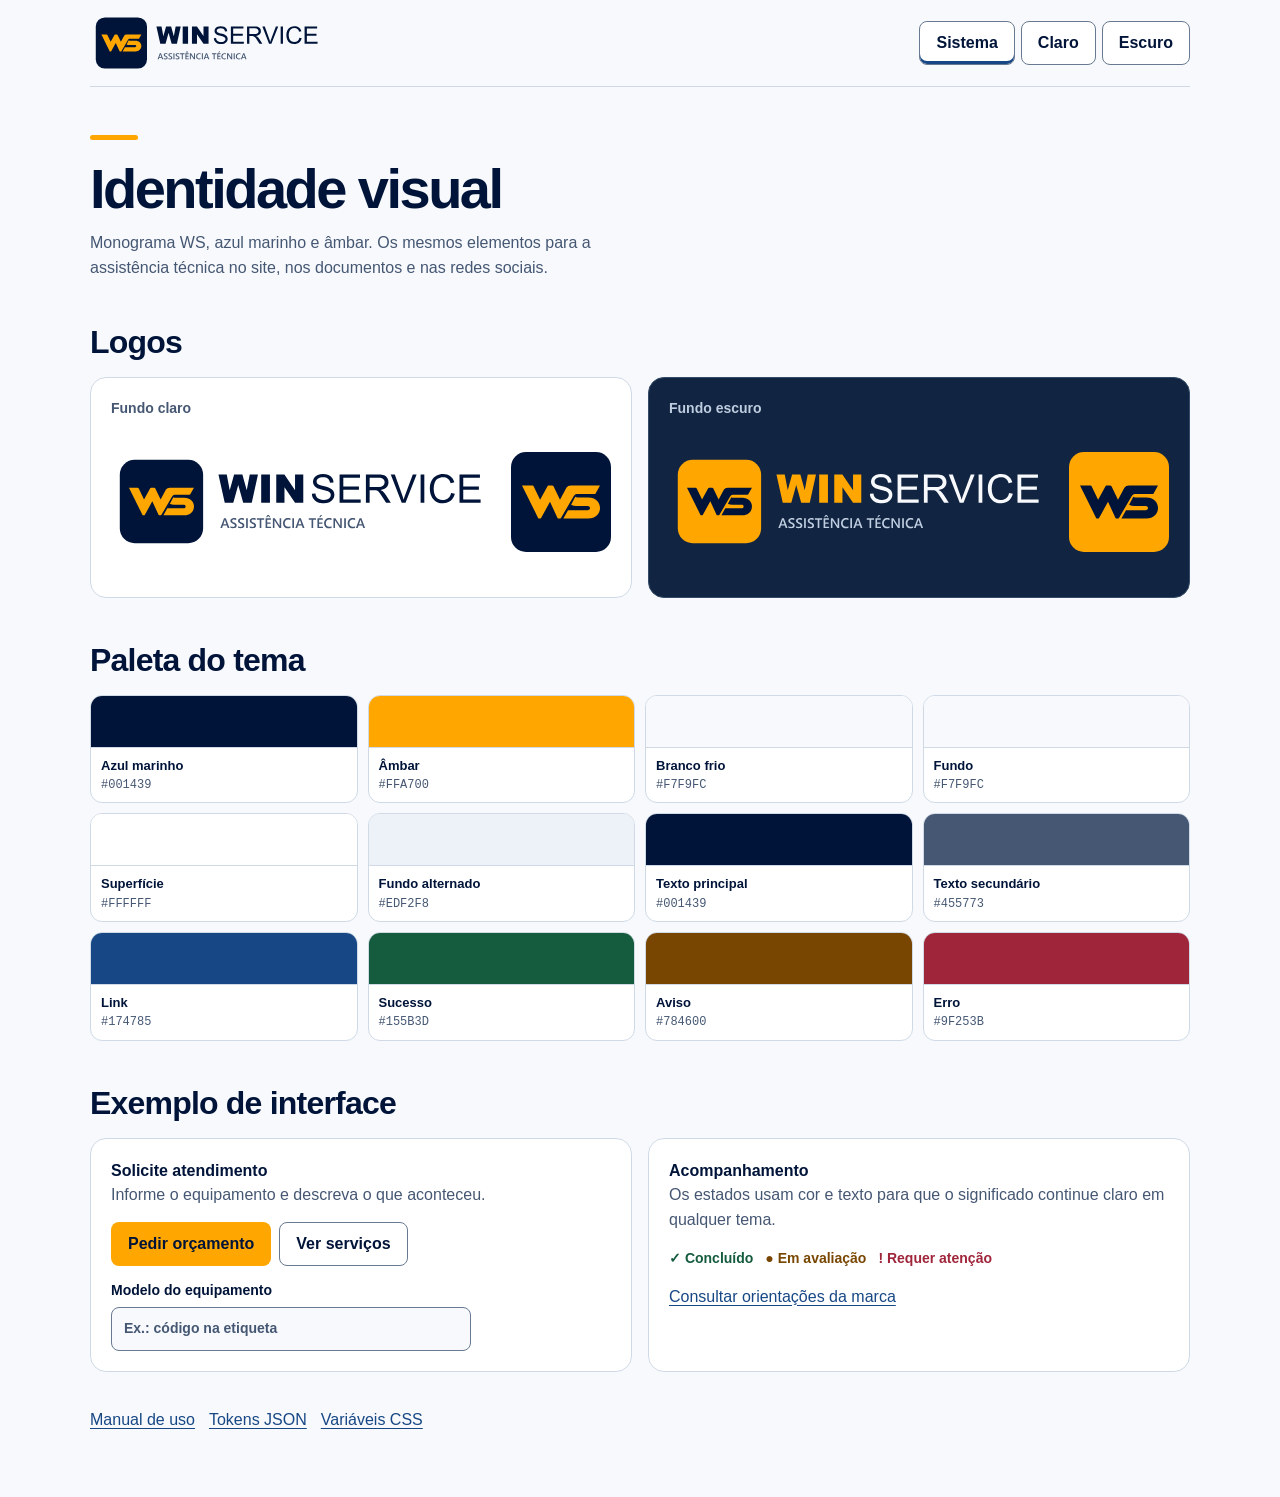
==== 03_MARKETING/IDENTIDADE_VISUAL/guia-visual.html @ dacd9034 "feat(marketing): registra sistema de identidade visual Winservice" ====
<!doctype html>
<html lang="pt-BR">
<head>
  <meta charset="utf-8">
  <meta name="viewport" content="width=device-width, initial-scale=1">
  <title>Identidade visual · Winservice</title>
  <link rel="stylesheet" href="winservice.css">
  <style>
    * { box-sizing: border-box; }
    body { margin: 0; background: var(--ws-canvas); color: var(--ws-text); font: var(--ws-body-size)/var(--ws-body-line) var(--ws-font); }
    .wrap { width: min(1100px, calc(100% - 36px)); margin: auto; }
    .bar { display:flex; flex-wrap:wrap; gap:16px; align-items:center; justify-content:space-between; min-height:84px; padding-block:12px; border-bottom:1px solid var(--ws-border); }
    .bar img { display:block; width:238px; max-width:100%; }
    .choices { display:flex; flex-wrap:wrap; gap:6px; }
    .choices button { min-height:44px; }
    [aria-pressed="true"] { box-shadow:inset 0 -3px var(--ws-focus); }
    main { padding-block:48px 64px; }
    h1,h2,h3,p { margin:0; }
    h1 { max-width:720px; font-size:var(--ws-display-size); line-height:1.05; letter-spacing:-.045em; }
    h2 { margin:0 0 16px; font-size:var(--ws-heading-size); line-height:1.15; letter-spacing:-.025em; }
    h3 { font-size:16px; }
    p { color:var(--ws-text-muted); }
    .lede { margin-top:12px; max-width:60ch; }
    .rule { width:48px; height:5px; border-radius:4px; background:var(--ws-amber); margin-bottom:20px; }
    section { margin-top:44px; }
    .grid { display:grid; grid-template-columns:1fr 1fr; gap:16px; }
    .card { border:1px solid var(--ws-border); border-radius:var(--ws-radius-card); background:var(--ws-surface); color:var(--ws-text); padding:20px; }
    .logo-grid { display:grid; grid-template-columns:minmax(0,1fr) clamp(48px,12vw,100px); align-items:center; gap:14px; min-height:150px; }
    .logo-grid img { display:block; width:100%; height:auto; }
    .label { margin-bottom:7px; font-size:14px; font-weight:700; color:var(--ws-text-muted); }
    .swatch-grid { display:grid; grid-template-columns:repeat(4,minmax(0,1fr)); gap:10px; }
    .swatch { min-width:0; background:var(--ws-surface); border:1px solid var(--ws-border); border-radius:12px; overflow:hidden; }
    .swatch span { display:block; height:52px; background:var(--sample); border-bottom:1px solid var(--ws-border); }
    .swatch strong,.swatch code { display:block; margin-inline:10px; }
    .swatch strong { margin-top:8px; font-size:13px; }
    .swatch code { margin-bottom:8px; color:var(--ws-text-muted); font-size:12px; }
    .actions { display:flex; gap:8px; flex-wrap:wrap; margin-block:14px; }
    .field { display:grid; gap:5px; max-width:360px; font-size:14px; font-weight:700; }
    .field input { min-height:44px; padding:8px 12px; border:1px solid var(--ws-control-border); border-radius:8px; color:var(--ws-text); background:var(--ws-canvas); font:inherit; }
    .field input::placeholder { color:var(--ws-text-muted); }
    .states { display:flex; gap:12px; flex-wrap:wrap; margin-block:15px; font-size:14px; font-weight:700; }
    a { color:var(--ws-link); text-underline-offset:3px; }
    footer { margin-top:36px; display:flex; gap:14px; flex-wrap:wrap; }
    @media (max-width:700px) { .grid { grid-template-columns:1fr; } .swatch-grid { grid-template-columns:repeat(2,minmax(0,1fr)); } main { padding-top:32px; } }
  </style>
</head>
<body>
  <header class="wrap bar">
    <img id="header-logo" src="logos/logo-horizontal-claro.svg" alt="Winservice, Assistência Técnica" width="238" height="62">
    <div class="choices" role="group" aria-label="Tema da prévia">
      <button class="ws-button ws-button--secondary ws-focus" type="button" data-choice="system" aria-pressed="true">Sistema</button>
      <button class="ws-button ws-button--secondary ws-focus" type="button" data-choice="light" aria-pressed="false">Claro</button>
      <button class="ws-button ws-button--secondary ws-focus" type="button" data-choice="dark" aria-pressed="false">Escuro</button>
    </div>
  </header>
  <main class="wrap">
    <div class="rule" aria-hidden="true"></div>
    <h1>Identidade visual</h1>
    <p class="lede">Monograma WS, azul marinho e âmbar. Os mesmos elementos para a assistência técnica no site, nos documentos e nas redes sociais.</p>

    <section aria-labelledby="logos-title">
      <h2 id="logos-title">Logos</h2>
      <div class="grid">
        <article class="card" data-theme="light">
          <h3 class="label">Fundo claro</h3>
          <div class="logo-grid">
            <img src="logos/logo-horizontal-claro.svg" alt="Assinatura Winservice para fundo claro" width="880" height="230">
            <img src="logos/logo-quadrado-claro.svg" alt="WS âmbar sobre azul marinho" width="1000" height="1000">
          </div>
        </article>
        <article class="card" data-theme="dark">
          <h3 class="label">Fundo escuro</h3>
          <div class="logo-grid">
            <img src="logos/logo-horizontal-escuro.svg" alt="Assinatura Winservice para fundo escuro" width="880" height="230">
            <img src="logos/logo-quadrado-escuro.svg" alt="WS azul marinho sobre âmbar" width="1000" height="1000">
          </div>
        </article>
      </div>
    </section>
    <section aria-labelledby="palette-title">
      <h2 id="palette-title">Paleta do tema</h2>
      <div id="swatches" class="swatch-grid"></div>
    </section>
    <section aria-labelledby="ui-title">
      <h2 id="ui-title">Exemplo de interface</h2>
      <div class="grid">
        <article class="card">
          <h3>Solicite atendimento</h3>
          <p>Informe o equipamento e descreva o que aconteceu.</p>
          <div class="actions">
            <button class="ws-button ws-focus" type="button">Pedir orçamento</button>
            <button class="ws-button ws-button--secondary ws-focus" type="button">Ver serviços</button>
          </div>
          <label class="field">Modelo do equipamento <input class="ws-focus" placeholder="Ex.: código na etiqueta"></label>
        </article>
        <article class="card">
          <h3>Acompanhamento</h3>
          <p>Os estados usam cor e texto para que o significado continue claro em qualquer tema.</p>
          <div class="states"><span style="color:var(--ws-success)">✓ Concluído</span><span style="color:var(--ws-warning)">● Em avaliação</span><span style="color:var(--ws-error)">! Requer atenção</span></div>
          <a class="ws-focus" href="README.md">Consultar orientações da marca</a>
        </article>
      </div>
    </section>
    <footer>
      <a class="ws-focus" href="README.md">Manual de uso</a>
      <a class="ws-focus" href="tokens.json">Tokens JSON</a>
      <a class="ws-focus" href="winservice.css">Variáveis CSS</a>
    </footer>
  </main>
  <script>
    const root = document.documentElement;
    const scheme = matchMedia('(prefers-color-scheme: dark)');
    const choices = document.querySelectorAll('[data-choice]');
    const palette = document.querySelector('#swatches');
    const colors = [
      ['Azul marinho', 'navy'], ['Âmbar', 'amber'], ['Branco frio', 'paper'],
      ['Fundo', 'canvas'], ['Superfície', 'surface'], ['Fundo alternado', 'surface-alt'],
      ['Texto principal', 'text'], ['Texto secundário', 'text-muted'],
      ['Link', 'link'], ['Sucesso', 'success'], ['Aviso', 'warning'], ['Erro', 'error']
    ];
    let choice = 'system';
    try { choice = localStorage.getItem('winservice-theme') || choice; } catch {}
    if (!['system', 'light', 'dark'].includes(choice)) choice = 'system';

    function renderTheme() {
      if (choice === 'system') delete root.dataset.theme;
      else root.dataset.theme = choice;
      const isDark = choice === 'dark' || (choice === 'system' && scheme.matches);
      const logo = document.querySelector('#header-logo');
      logo.src = 'logos/logo-horizontal-' + (isDark ? 'escuro' : 'claro') + '.svg';
      choices.forEach(button => button.setAttribute('aria-pressed', button.dataset.choice === choice));
      const styles = getComputedStyle(root);
      palette.replaceChildren(...colors.map(([label, name]) => {
        const value = styles.getPropertyValue('--ws-' + name).trim();
        const card = document.createElement('div');
        const sample = document.createElement('span');
        const title = document.createElement('strong');
        const code = document.createElement('code');
        card.className = 'swatch';
        sample.style.setProperty('--sample', value);
        sample.setAttribute('aria-hidden', 'true');
        title.textContent = label;
        code.textContent = value;
        card.append(sample, title, code);
        return card;
      }));
    }
    choices.forEach(button => button.addEventListener('click', () => {
      choice = button.dataset.choice;
      try { localStorage.setItem('winservice-theme', choice); } catch {}
      renderTheme();
    }));
    scheme.addEventListener('change', renderTheme);
    renderTheme();
  </script>
</body>
</html>
---- 03_MARKETING/IDENTIDADE_VISUAL/winservice.css ----
/* Winservice v1.0 — propriedades compartilhadas. */
:root {
  --ws-navy: #001439;
  --ws-amber: #FFA700;
  --ws-paper: #F7F9FC;
  --ws-font: "Inter", "Segoe UI", Arial, sans-serif;
  --ws-space-1: 4px;
  --ws-space-2: 8px;
  --ws-space-3: 12px;
  --ws-space-4: 16px;
  --ws-space-6: 24px;
  --ws-space-8: 32px;
  --ws-space-12: 48px;
  --ws-space-16: 64px;
  --ws-radius-control: 8px;
  --ws-radius-card: 16px;
  --ws-target: 44px;
  --ws-body-size: 1rem;
  --ws-body-line: 1.55;
  --ws-small-size: .875rem;
  --ws-heading-size: clamp(1.5rem, 3vw, 2rem);
  --ws-display-size: clamp(2rem, 5vw, 3.5rem);
}

:root, [data-theme="light"] {
  color-scheme: light;
  --ws-canvas: #F7F9FC;
  --ws-surface: #FFFFFF;
  --ws-surface-alt: #EDF2F8;
  --ws-text: #001439;
  --ws-text-muted: #455773;
  --ws-border: #D0DAE7;
  --ws-control-border: #687A92;
  --ws-action: #FFA700;
  --ws-action-hover: #F29400;
  --ws-on-action: #001439;
  --ws-link: #174785;
  --ws-focus: #174785;
  --ws-success: #155B3D;
  --ws-warning: #784600;
  --ws-error: #9F253B;
}

@media (prefers-color-scheme: dark) {
  :root:not([data-theme]) {
    color-scheme: dark;
    --ws-canvas: #09172C;
    --ws-surface: #112441;
    --ws-surface-alt: #19334F;
    --ws-text: #F7F9FC;
    --ws-text-muted: #BECDDF;
    --ws-border: #344C67;
    --ws-control-border: #8199B4;
    --ws-action: #FFA700;
    --ws-action-hover: #FFC04D;
    --ws-on-action: #001439;
    --ws-link: #9CCAFF;
    --ws-focus: #FFC04D;
    --ws-success: #83E0B4;
    --ws-warning: #FFD085;
    --ws-error: #FFAAB5;
  }
}

[data-theme="dark"] {
  color-scheme: dark;
  --ws-canvas: #09172C;
  --ws-surface: #112441;
  --ws-surface-alt: #19334F;
  --ws-text: #F7F9FC;
  --ws-text-muted: #BECDDF;
  --ws-border: #344C67;
  --ws-control-border: #8199B4;
  --ws-action: #FFA700;
  --ws-action-hover: #FFC04D;
  --ws-on-action: #001439;
  --ws-link: #9CCAFF;
  --ws-focus: #FFC04D;
  --ws-success: #83E0B4;
  --ws-warning: #FFD085;
  --ws-error: #FFAAB5;
}

.ws-button {
  display: inline-flex;
  align-items: center;
  justify-content: center;
  gap: var(--ws-space-2);
  min-block-size: var(--ws-target);
  padding: var(--ws-space-2) var(--ws-space-4);
  border: 1px solid transparent;
  border-radius: var(--ws-radius-control);
  background: var(--ws-action);
  color: var(--ws-on-action);
  font: 700 var(--ws-body-size)/1.3 var(--ws-font);
  text-decoration: none;
  cursor: pointer;
}

.ws-button:hover { background: var(--ws-action-hover); }
.ws-button--secondary {
  background: var(--ws-surface);
  border-color: var(--ws-control-border);
  color: var(--ws-text);
}
.ws-button--secondary:hover { background: var(--ws-surface-alt); }

.ws-button:disabled {
  background: var(--ws-surface-alt);
  border-color: var(--ws-border);
  color: var(--ws-text-muted);
  cursor: not-allowed;
}
.ws-focus:focus-visible {
  outline: 2px solid var(--ws-focus);
  outline-offset: 3px;
}
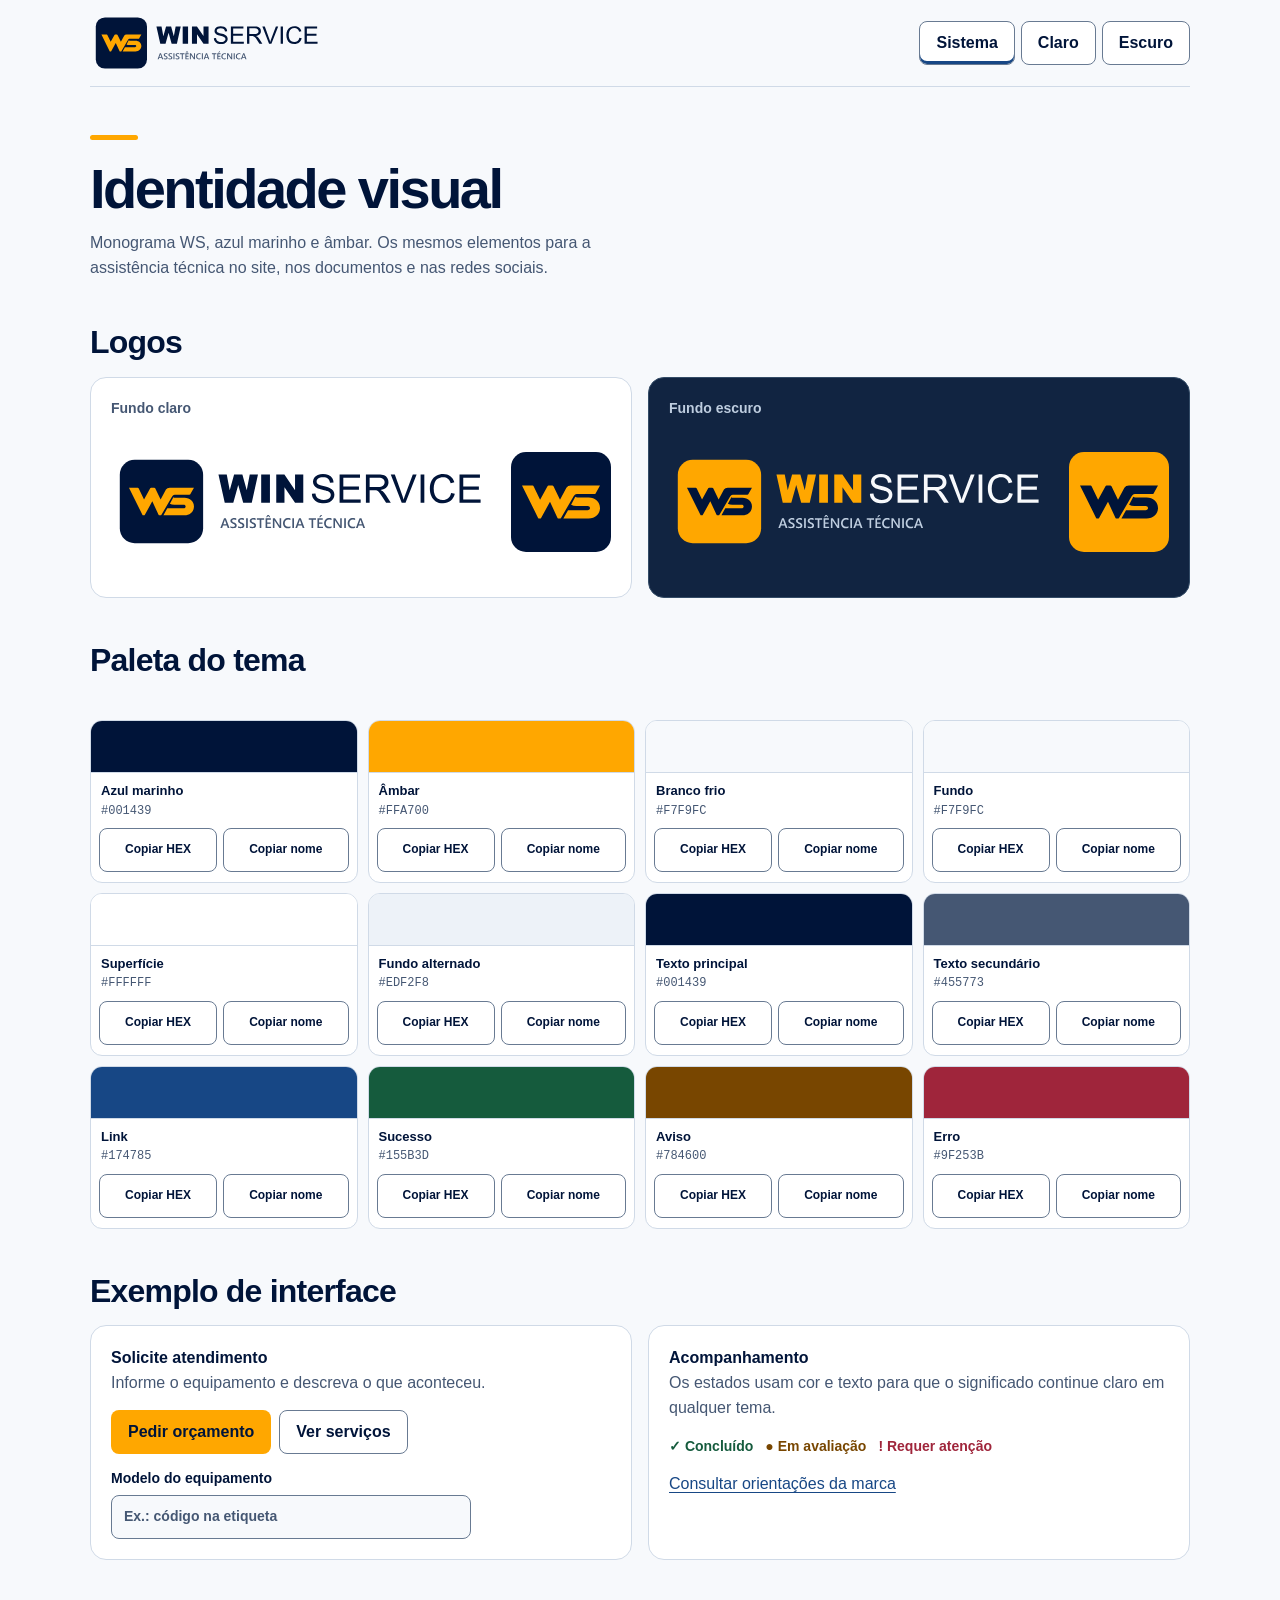
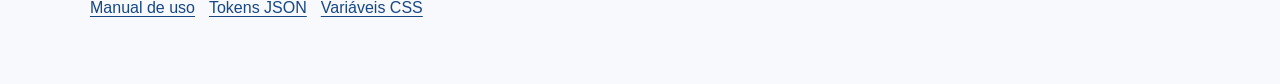
==== commit ab567aaa: "feat(marketing): adiciona cópia de nomes e códigos HEX no guia visual" ====
--- a/03_MARKETING/IDENTIDADE_VISUAL/guia-visual.html
+++ b/03_MARKETING/IDENTIDADE_VISUAL/guia-visual.html
@@ -30,10 +30,13 @@
     .label { margin-bottom:7px; font-size:14px; font-weight:700; color:var(--ws-text-muted); }
     .swatch-grid { display:grid; grid-template-columns:repeat(4,minmax(0,1fr)); gap:10px; }
     .swatch { min-width:0; background:var(--ws-surface); border:1px solid var(--ws-border); border-radius:12px; overflow:hidden; }
-    .swatch span { display:block; height:52px; background:var(--sample); border-bottom:1px solid var(--ws-border); }
+    .swatch-sample { display:block; height:52px; background:var(--sample); border-bottom:1px solid var(--ws-border); }
     .swatch strong,.swatch code { display:block; margin-inline:10px; }
     .swatch strong { margin-top:8px; font-size:13px; }
     .swatch code { margin-bottom:8px; color:var(--ws-text-muted); font-size:12px; }
+    .swatch-actions { display:flex; flex-wrap:wrap; gap:6px; margin:8px 8px 10px; }
+    .swatch-actions .ws-button { flex:1 0 auto; padding:6px 8px; font-size:12px; }
+    .copy-status { min-height:1.55em; margin:-8px 0 12px; font-size:14px; }
     .actions { display:flex; gap:8px; flex-wrap:wrap; margin-block:14px; }
     .field { display:grid; gap:5px; max-width:360px; font-size:14px; font-weight:700; }
     .field input { min-height:44px; padding:8px 12px; border:1px solid var(--ws-control-border); border-radius:8px; color:var(--ws-text); background:var(--ws-canvas); font:inherit; }
@@ -79,6 +82,7 @@
     </section>
     <section aria-labelledby="palette-title">
       <h2 id="palette-title">Paleta do tema</h2>
+      <p id="copy-status" class="copy-status" role="status"></p>
       <div id="swatches" class="swatch-grid"></div>
     </section>
     <section aria-labelledby="ui-title">
@@ -112,6 +116,7 @@
     const scheme = matchMedia('(prefers-color-scheme: dark)');
     const choices = document.querySelectorAll('[data-choice]');
     const palette = document.querySelector('#swatches');
+    const copyStatus = document.querySelector('#copy-status');
     const colors = [
       ['Azul marinho', 'navy'], ['Âmbar', 'amber'], ['Branco frio', 'paper'],
       ['Fundo', 'canvas'], ['Superfície', 'surface'], ['Fundo alternado', 'surface-alt'],
@@ -122,6 +127,53 @@
     try { choice = localStorage.getItem('winservice-theme') || choice; } catch {}
     if (!['system', 'light', 'dark'].includes(choice)) choice = 'system';
 
+    async function copyText(text) {
+      try {
+        await navigator.clipboard.writeText(text);
+        return true;
+      } catch {
+        // A cópia em arquivos HTML abertos localmente pode depender do navegador.
+      }
+
+      const active = document.activeElement;
+      const field = document.createElement('textarea');
+      field.value = text;
+      field.readOnly = true;
+      field.tabIndex = -1;
+      field.style.cssText = 'position:fixed;inset:0 auto auto 0;opacity:0;pointer-events:none';
+      document.body.append(field);
+      try {
+        field.focus({ preventScroll: true });
+        field.select();
+        return document.execCommand('copy');
+      } catch {
+        return false;
+      } finally {
+        field.remove();
+        active?.focus({ preventScroll: true });
+      }
+    }
+
+    function copyButton(caption, label, value, message) {
+      const button = document.createElement('button');
+      button.type = 'button';
+      button.className = 'ws-button ws-button--secondary ws-focus';
+      button.textContent = caption;
+      button.setAttribute('aria-label', caption + ' de ' + label);
+      let resetLabel;
+      button.addEventListener('click', async () => {
+        const copied = await copyText(value);
+        if (!button.isConnected) return;
+        clearTimeout(resetLabel);
+        button.textContent = copied ? 'Copiado!' : caption;
+        copyStatus.textContent = copied ? message : 'A cópia automática falhou. Selecione o texto e copie manualmente.';
+        if (copied) {
+          resetLabel = setTimeout(() => { button.textContent = caption; }, 1800);
+        }
+      });
+      return button;
+    }
+
     function renderTheme() {
       if (choice === 'system') delete root.dataset.theme;
       else root.dataset.theme = choice;
@@ -129,6 +181,7 @@
       const logo = document.querySelector('#header-logo');
       logo.src = 'logos/logo-horizontal-' + (isDark ? 'escuro' : 'claro') + '.svg';
       choices.forEach(button => button.setAttribute('aria-pressed', button.dataset.choice === choice));
+      copyStatus.textContent = '';
       const styles = getComputedStyle(root);
       palette.replaceChildren(...colors.map(([label, name]) => {
         const value = styles.getPropertyValue('--ws-' + name).trim();
@@ -136,12 +189,19 @@
         const sample = document.createElement('span');
         const title = document.createElement('strong');
         const code = document.createElement('code');
+        const actions = document.createElement('div');
         card.className = 'swatch';
+        sample.className = 'swatch-sample';
         sample.style.setProperty('--sample', value);
         sample.setAttribute('aria-hidden', 'true');
         title.textContent = label;
         code.textContent = value;
-        card.append(sample, title, code);
+        actions.className = 'swatch-actions';
+        actions.append(
+          copyButton('Copiar HEX', label, value, 'Código ' + value + ' copiado.'),
+          copyButton('Copiar nome', label, label, 'Nome “' + label + '” copiado.')
+        );
+        card.append(sample, title, code, actions);
         return card;
       }));
     }
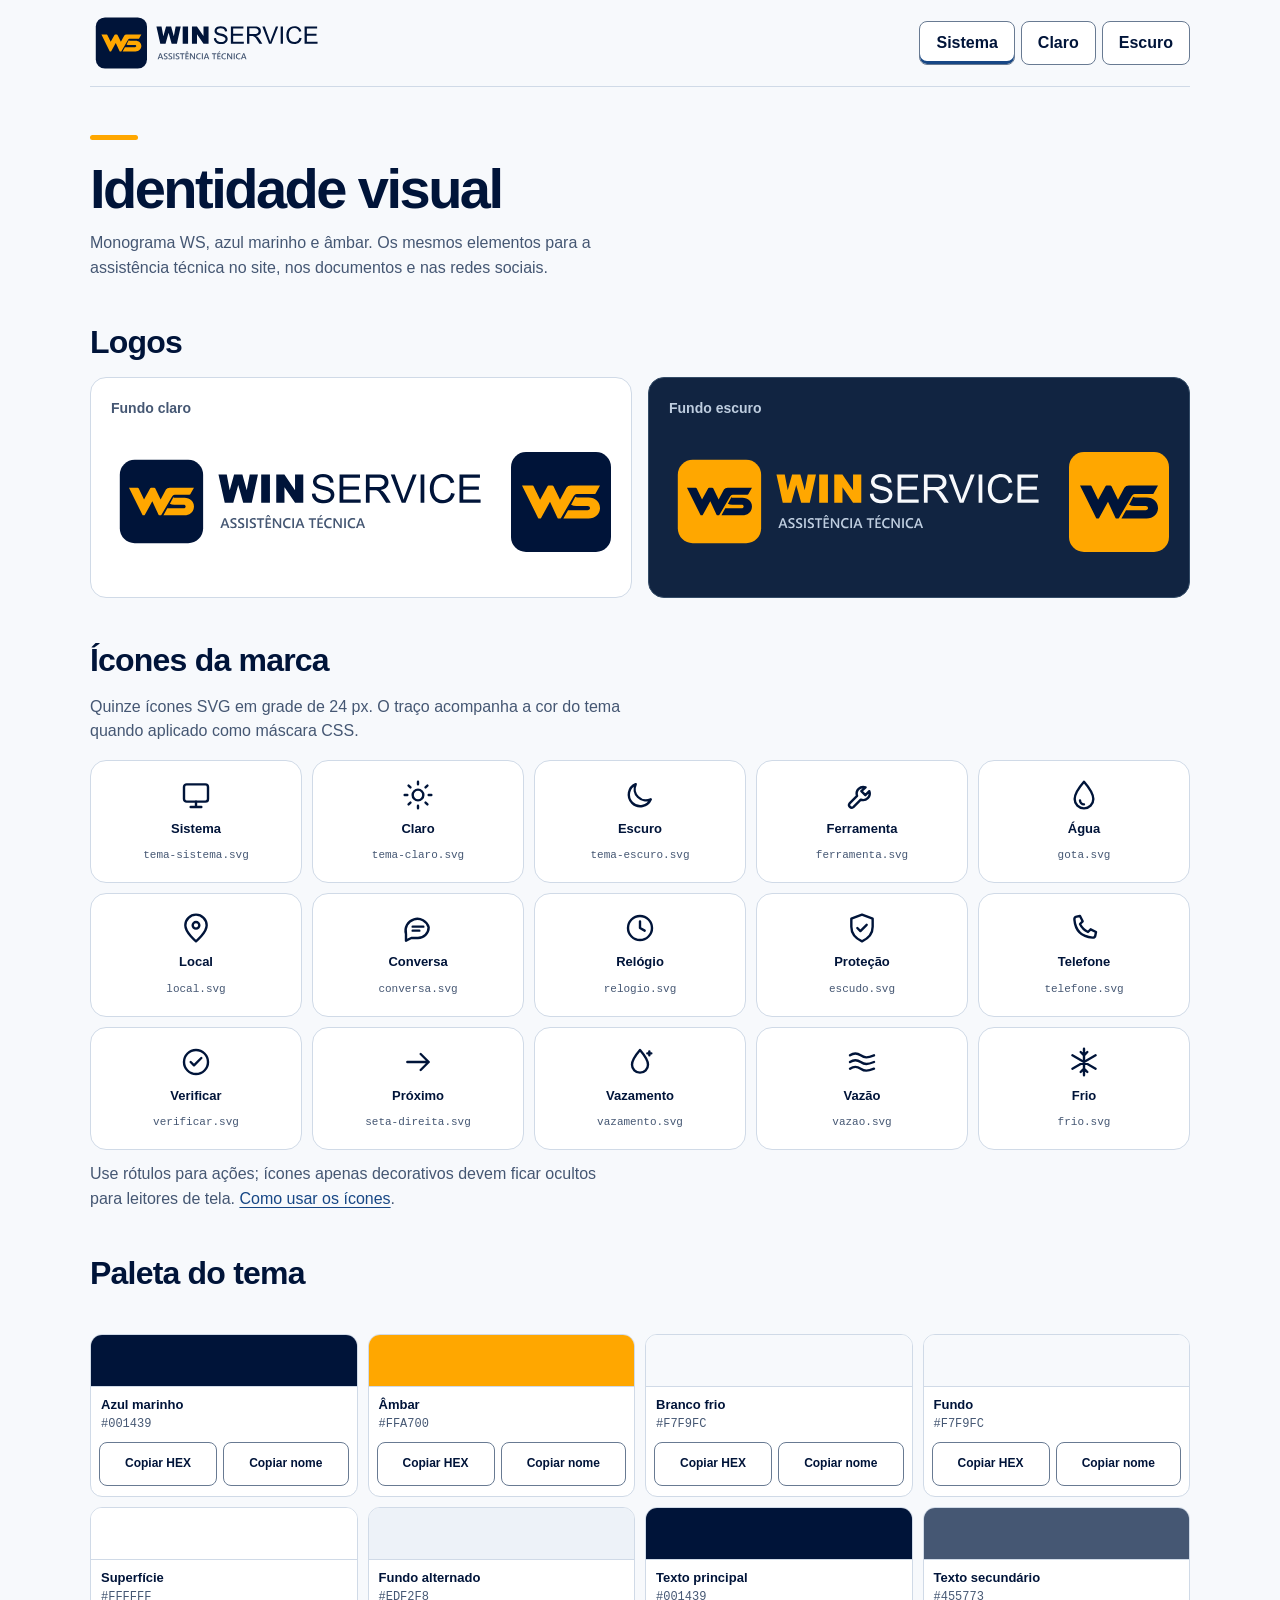
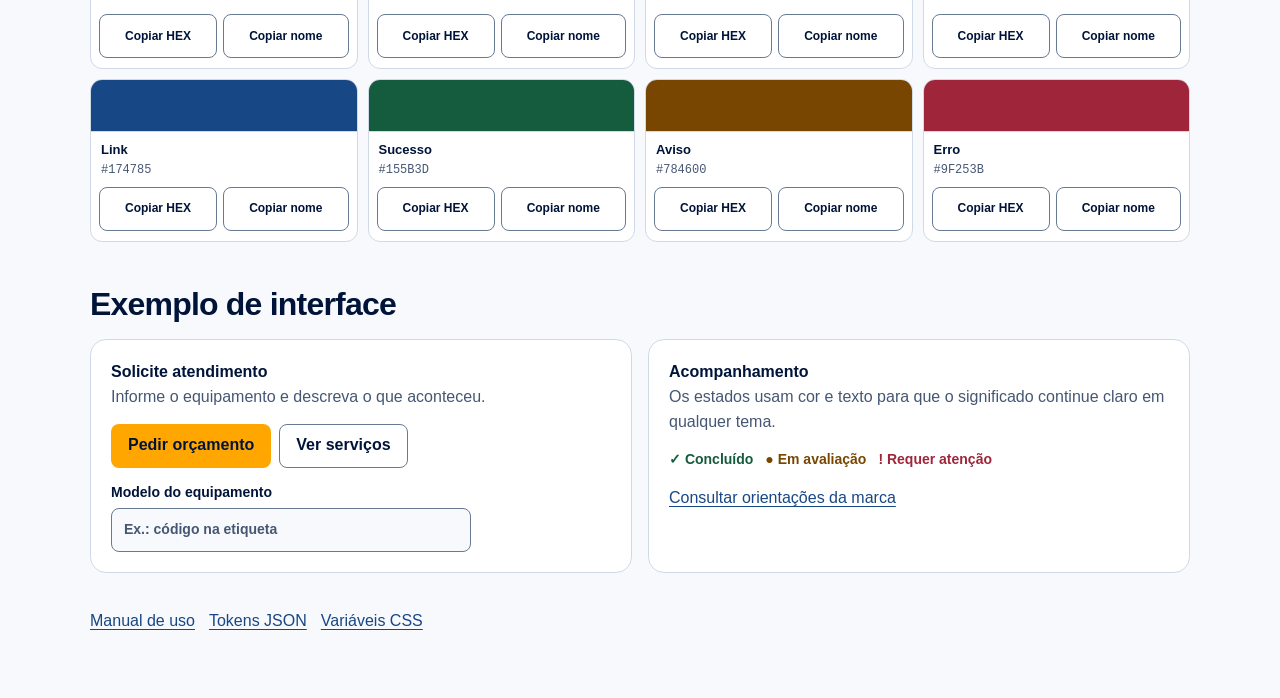
==== commit 150a017f: "Publica identidade e ícones SVG e atualiza landing responsiva" ====
--- a/03_MARKETING/IDENTIDADE_VISUAL/guia-visual.html
+++ b/03_MARKETING/IDENTIDADE_VISUAL/guia-visual.html
@@ -28,6 +28,11 @@
     .logo-grid { display:grid; grid-template-columns:minmax(0,1fr) clamp(48px,12vw,100px); align-items:center; gap:14px; min-height:150px; }
     .logo-grid img { display:block; width:100%; height:auto; }
     .label { margin-bottom:7px; font-size:14px; font-weight:700; color:var(--ws-text-muted); }
+    .icon-grid { display:grid; grid-template-columns:repeat(5,minmax(0,1fr)); gap:10px; }
+    .icon-card { display:grid; justify-items:center; gap:8px; min-width:0; padding:18px 10px; border:1px solid var(--ws-border); border-radius:var(--ws-radius-card); background:var(--ws-surface); text-align:center; }
+    .icon-preview { display:block; width:32px; height:32px; background:var(--ws-text); -webkit-mask:var(--icon-url) center/contain no-repeat; mask:var(--icon-url) center/contain no-repeat; }
+    .icon-card strong { font-size:13px; }
+    .icon-card code { overflow-wrap:anywhere; font-size:11px; color:var(--ws-text-muted); }
     .swatch-grid { display:grid; grid-template-columns:repeat(4,minmax(0,1fr)); gap:10px; }
     .swatch { min-width:0; background:var(--ws-surface); border:1px solid var(--ws-border); border-radius:12px; overflow:hidden; }
     .swatch-sample { display:block; height:52px; background:var(--sample); border-bottom:1px solid var(--ws-border); }
@@ -44,7 +49,7 @@
     .states { display:flex; gap:12px; flex-wrap:wrap; margin-block:15px; font-size:14px; font-weight:700; }
     a { color:var(--ws-link); text-underline-offset:3px; }
     footer { margin-top:36px; display:flex; gap:14px; flex-wrap:wrap; }
-    @media (max-width:700px) { .grid { grid-template-columns:1fr; } .swatch-grid { grid-template-columns:repeat(2,minmax(0,1fr)); } main { padding-top:32px; } }
+    @media (max-width:700px) { .grid { grid-template-columns:1fr; } .swatch-grid { grid-template-columns:repeat(2,minmax(0,1fr)); } .icon-grid { grid-template-columns:repeat(3,minmax(0,1fr)); } main { padding-top:32px; } }
   </style>
 </head>
 <body>
@@ -79,6 +84,12 @@
           </div>
         </article>
       </div>
+    </section>
+    <section aria-labelledby="icons-title">
+      <h2 id="icons-title">Ícones da marca</h2>
+      <p class="lede">Quinze ícones SVG em grade de 24 px. O traço acompanha a cor do tema quando aplicado como máscara CSS.</p>
+      <div id="icon-gallery" class="icon-grid" style="margin-top:16px"></div>
+      <p class="lede">Use rótulos para ações; ícones apenas decorativos devem ficar ocultos para leitores de tela. <a href="icones/README.md">Como usar os ícones</a>.</p>
     </section>
     <section aria-labelledby="palette-title">
       <h2 id="palette-title">Paleta do tema</h2>
@@ -174,6 +185,19 @@
       return button;
     }
 
+    const iconNames = [
+      ['tema-sistema','Sistema'],['tema-claro','Claro'],['tema-escuro','Escuro'],
+      ['ferramenta','Ferramenta'],['gota','Água'],['local','Local'],
+      ['conversa','Conversa'],['relogio','Relógio'],['escudo','Proteção'],
+      ['telefone','Telefone'],['verificar','Verificar'],['seta-direita','Próximo'],
+      ['vazamento','Vazamento'],['vazao','Vazão'],['frio','Frio']
+    ];
+    document.getElementById('icon-gallery').replaceChildren(...iconNames.map(([file, label]) => {
+      const card = document.createElement('div');
+      card.className = 'icon-card';
+      card.innerHTML = `<span class="icon-preview" style="--icon-url:url('icones/${file}.svg')" aria-hidden="true"></span><strong>${label}</strong><code>${file}.svg</code>`;
+      return card;
+    }));
     function renderTheme() {
       if (choice === 'system') delete root.dataset.theme;
       else root.dataset.theme = choice;
